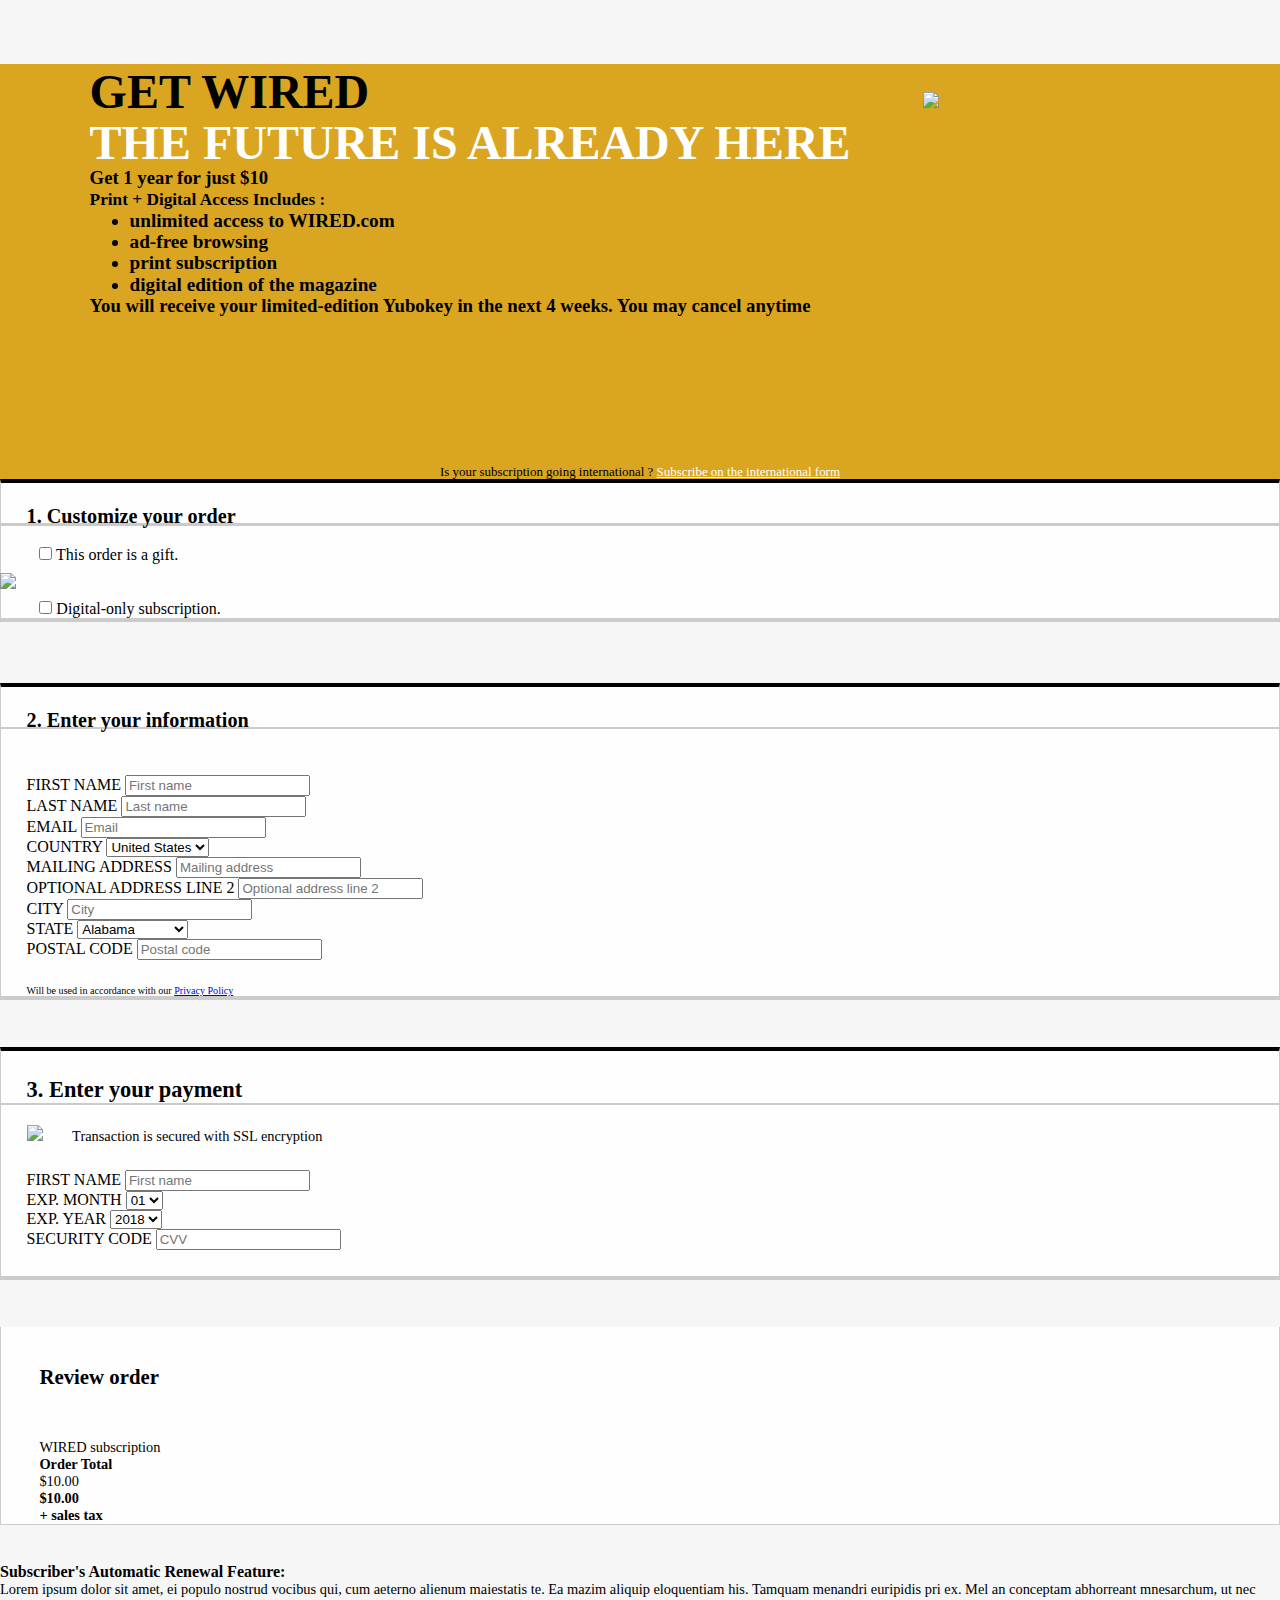
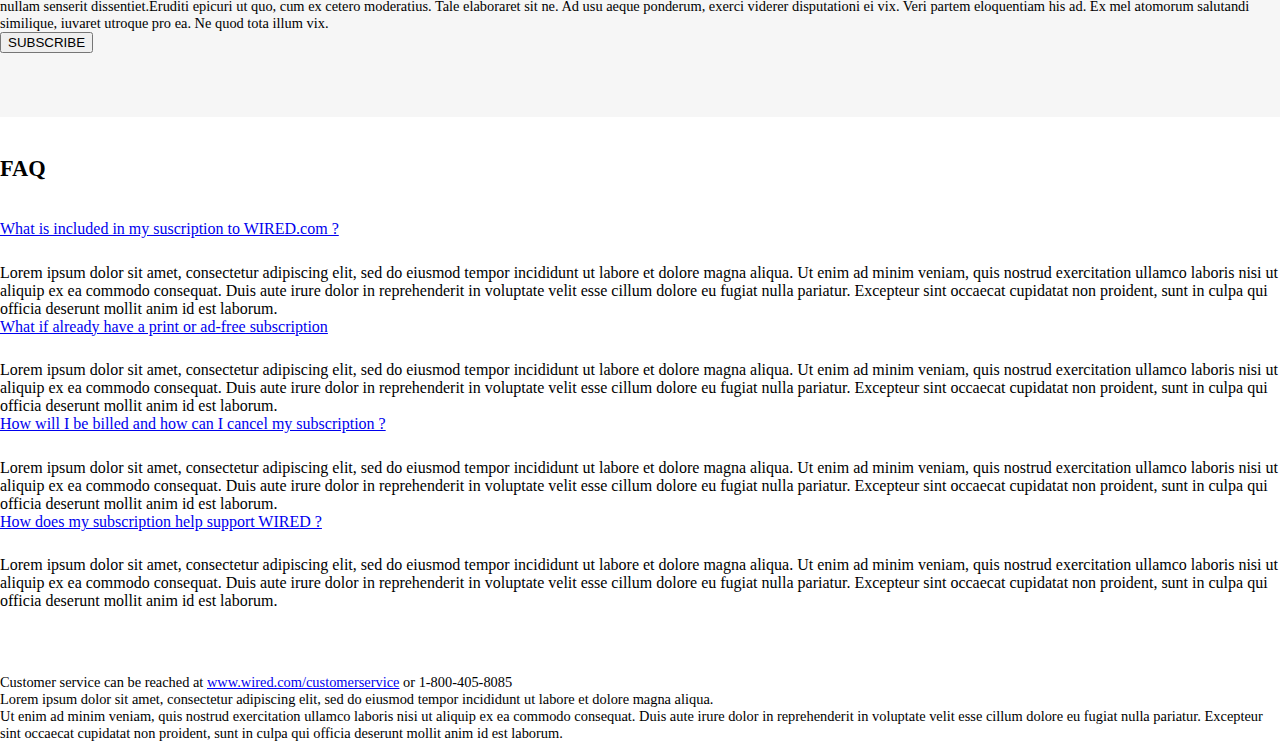
==== essai2_formulaire.html @ 552a1083 "page formulaire wired" ====
<!DOCTYPE html>
<html>
    <head>
        <meta charset="utf-8" />
        <meta name="viewport" content="width=device-width; initial-scale=1.0">
        <link rel="stylesheet" href="https://stackpath.bootstrapcdn.com/bootstrap/4.1.3/css/bootstrap.min.css" integrity="sha384-MCw98/SFnGE8fJT3GXwEOngsV7Zt27NXFoaoApmYm81iuXoPkFOJwJ8ERdknLPMO" crossorigin="anonymous">
        <link rel="stylesheet" href="formulaireprojet1.css" />
        
            
        <title>WIRED</title>
    </head>
    
    
<body>
    
    
    <!---------------------------CONTAINER FLUID EN TETE---------->
        
    <div class="container-fluid" id="head" style="background-color: goldenrod">
        <div class="row">
            <div class="col-12 col-lg-6 ">
                
                <div id="texte">
                    <div id="titre">
                        <p id="ligne1">GET WIRED</p>
                        <p id="ligne2">THE FUTURE IS ALREADY HERE</p>
                    </div>
                    
                    <div id="ligne3">
                        <p>Get 1 year for just $10</p>
                    </div>
                
                    <div id="liste">
                        <p> Print + Digital Access Includes :</p>
                        <div id="cle_usb">
                            <img src="cle_usb.png">
                        </div>
            
                        <ul>
                            <li>unlimited access to WIRED.com</li>
                            <li>ad-free browsing</li>
                            <li>print subscription</li>
                            <Li>digital edition of the magazine</Li>
                        </ul>
                    </div>
                    
                    <div class="paragraphe fin" style="font-size:1.3em">
                        <p><strong>You will receive your limited-edition Yubokey in the next 4 weeks. You may cancel anytime</strong></p>
                    </div>
                </div>
            </div>    
            
            <div class="d-none d-lg-block col-lg-6">
                <img class="img-fluid" src="soucoupe__800.png">
            </div> 
        </div>
        
    </div>

    
    <!---------------------------CUSTOMIZE YOUR ORDER--------------->
    
    
    <div class="container">
        <div class="row justify-content-around" id="container-customize">
            <div class="col-8">
                <p id="subs inter" style="text-align: center">Is your subscription going international ?
                <a href="#" id="lien"> Subscribe on the international form</a></p>
                
                
                 <div class="bloc1">
                    <h3 >1. Customize your order</h3>
                 </div>       
            </div>
        </div>
        
        <div class="row justify-content-around">
            <div class="col-8">
                <div id="bloc2">
                    <div class="custom-control custom-checkbox" style="margin-left: 3%">
                      <input type="checkbox" class="custom-control-input" id="customCheck1">
                      <label class="custom-control-label" for="customCheck1">This order is a gift.</label>
                    </div>
                    
                <br/>
                <br/>

                    <div class="custom-control custom-checkbox" style="margin-left: 3%">
                      <input type="checkbox" class="custom-control-input" id="customCheck1">
                      <label class="custom-control-label" for="customCheck1">Digital-only subscription.</label>
                    </div>
                </div>
            </div>
        </div>
    </div>    
        
        <!---------------------------ENTER YOUR INFORMATION--------------->  
        
    
    <div class="container">
        <div class="row justify-content-around" id="container-information">
            <div class="col-8">
                <div class="bloc1">
                    <h3 >2. Enter your information</h3>
                </div>
            </div>  
        </div> 
       
        <div class="row justify-content-around">
            <div class="col-8">
                <div id="bloc3">
           
                    <form class="formulaire">
                        <div class="form-group has-error">
                            <label for="first name">FIRST NAME</label>
                            <input type="text" class="form-control" id="first name" placeholder="First name">
                            
                            <br/>
                
                            <label for="last name">LAST NAME</label>
                            <input type="text" class="form-control" id="Last name" placeholder="Last name">
                            
                            <br/>
                        
                            <label for="email">EMAIL</label>
                            <input type="email" class="form-control" id="email" placeholder="Email">
                            
                            <br/>
                
                            <label for="state">COUNTRY</label>
                            <select class="form-control" id="Country" placeholder="select country">
                                <option>United States</option>
                                <option>Angola</option>
                                <option>Argentina</option>
                                <option>Belgium</option>
                                <option>Brazil</option>
                                <option>Canada</option>
                                <option>Colombia</option>
                                <option>Denmark</option>
                                <option>France</option>
                                <option>Hong-Kong</option>
                                <option>Liberia</option>
                                <option>Maldives</option>
                                <option>Monaco</option>
                            </select>
                            
                            <br/>   
                
                            <label for="mailing address">MAILING ADDRESS</label>
                            <input type="text" class="form-control" id="mailing address" placeholder="Mailing address">
                            
                            <br/>
                
                            <label for="optionnal address">OPTIONAL ADDRESS LINE 2</label>
                            <input type="text" class="form-control" id="address 2" placeholder="Optional address line 2">
                            
                            <br/>
                
                            <label for="city">CITY</label>
                            <input type="text" class="form-control" id="City" placeholder="City">
                            
                            <br/>
                
                            <label for="state">STATE</label>
                            <select class="form-control" id="state" placeholder="select state">
                                <option>Alabama</option>
                                <option>California</option>
                                <option>Delaware</option>
                                <option>Florida</option>
                                <option>Hawaii</option>
                                <option>Illinois</option>
                                <option>Kansas</option>
                                <option>Maine</option>
                                <option>Missouri</option>
                                <option>Nebraska</option>
                                <option>New Jersey</option>
                                <option>New York</option>
                                <option>Ohio</option>
                                <option>Oregon</option>
                                <option>Pennsylvania</option>
                                <option>South Carolina</option>
                                <option>Wisconsin</option>
                                <option>Texas</option>
                                <option>Guam</option>
                            </select>
                            
                            <br/>
                
                            <label for="zip code">POSTAL CODE</label>
                            <input type="text" class="form-control" id="postal_code" placeholder="Postal code">
                        </div>
                    </form>
        
                    <div id="mention">
                        <p>Will be used in accordance with our <a href="#">Privacy Policy</a></p>
                    </div>
                </div>
            </div>
        </div>
    </div>    
            
   
         <!---------------------------ENTER YOUR PAYMENT--------------->         

    <div class="container">
        <div class="row justify-content-around" id="container-payment">
            <div class="col-8">
                <div class="bloc1">
                    <h3>3. Enter your payment</h3> 
                </div>
            </div>
        </div> 
        
        <div class="row justify-content-around">
            <div class="col-8">
                <div id="bloc4">
                    <div class="transaction">
        
                        <img id="cadenas" src="cadenas_10px.png">
                        <P id="transaction">Transaction is secured with SSL encryption</P>
                    </div>
                
                    
                    <form class="formulaire">
                        <div class="form-group has-error">
                            <label for="first name">FIRST NAME</label>
                            <input type="text" class="form-control" id="first name" placeholder="First name">
                            
                            <br/>
                
                            <label for="exp month"> EXP. MONTH</label>
                            <select class="form-control" id="exp" placeholder="MM">
                                <option>01</option>
                                <option>02</option>
                                <option>03</option>
                                <option>04</option>
                                <option>05</option>
                                <option>06</option>
                                <option>07</option>
                                <option>08</option>
                                <option>09</option>
                                <option>10</option>
                                <option>11</option>
                                <option>12</option>
                            </select>
                            
                            <br/>
                
                            <label for="exp year"> EXP. YEAR</label>
                            <select class="form-control" id="exp" placeholder="YY">
                                <option>2018</option>
                                <option>2019</option>
                                <option>2020</option>
                                <option>2021</option>
                                <option>2022</option>
                                <option>2023</option>
                                <option>2024</option>
                                <option>2025</option>
                                <option>2026</option>
                                <option>2027</option>
                                <option>2028</option>
                            </select>  
                            
                            <br/>
                
                            <label for="security code"> SECURITY CODE</label>
                            <input type="number" class="form-control" id="security code" placeholder="CVV"> 
                        </div>    
                    </form>       
                </div>  
            </div> 
        </div> 
    </div>
        
        
        
<!---------------------------REVIEW ORDER---------------> 
        
    <div class="container">
        <div class="row justify-content-around">
            <div class="col-8" id="review">  
                <h4>Review order</h4>
                
                <div class="row justify-content-between">
                    
<!----------------------A REVOIR POUR ALIGNEMENT COLONNE---------------------------->                
                    <div class="col-3 col-xs-auto">
                        <p>WIRED subscription</p>
                        <p class="total">Order Total</p>
                    </div>
                
                    <div class="col-3">
                        <p>$10.00</p>
                        <p class="total">$10.00 <br/> 
                        + sales tax</p>
                        
<!----------------------A REVOIR POUR ALIGNEMENT COLONNE---------------------------->                   
                    </div>
                </div> 
            </div> 
        </div>
    </div>    
        
    
        
        
         <!------------------------SUBSCRIBER'S-------------------------> 
        
        
    <div class="container" id="subscriber">
        <div class="row justify-content-center"> 
            <div class="col-8">
                    <h5>Subscriber's Automatic Renewal Feature: </h5>
        
                    <P>Lorem ipsum dolor sit amet, ei populo nostrud vocibus qui, cum aeterno alienum maiestatis te. Ea mazim aliquip eloquentiam his. Tamquam menandri euripidis pri ex. Mel an conceptam abhorreant mnesarchum, ut nec nullam senserit dissentiet.Eruditi epicuri ut quo, cum ex cetero moderatius. Tale elaboraret sit ne. Ad usu aeque ponderum, exerci viderer disputationi ei vix. Veri partem eloquentiam his ad. Ex mel atomorum salutandi similique, iuvaret utroque pro ea. Ne quod tota illum vix.</P>
        
                    <div class="button">
                        <button type="button" class="btn btn-secondary btn-lg btn-block btn-dark">SUBSCRIBE</button>
                    </div>
            </div> 
        </div>
    </div>        
            
    <!------------------FAQ-------------------------------------------------->      
    <footer> 
        
        <div class="container-fluid" style="background-color: white">
            <div class="row justify-content-around" id="faq">
                <div class="col-6" id="container-faq">
                
                    <h3>FAQ</h3> 
            
                    <div id="questions">
            
                        <div class="panel-group" id="accordion">
                        
                            <div class="panel panel-default" class="deroulant">
                                <div class="panel-heading">
                                    <p class="panel-title">
                                    <a data-toggle="collapse" data-parent="#accordion" href="#collapse1">
                                    What is included in my suscription to WIRED.com ?</a>    
                                    </p>
                                </div>                               
                                <div id="collapse1" class="panel-collapse collapse in">
                                    <div class="panel-body">Lorem ipsum dolor sit amet, consectetur adipiscing elit, sed do eiusmod tempor incididunt ut labore et dolore magna aliqua. Ut enim ad minim veniam, quis nostrud exercitation ullamco laboris nisi ut aliquip ex ea commodo consequat. Duis aute irure dolor in reprehenderit in voluptate velit esse cillum dolore eu fugiat nulla pariatur. Excepteur sint occaecat cupidatat non proident, sunt in culpa qui officia deserunt mollit anim id est laborum. 
                                    </div>
                                </div>
                            </div>
                            
                            <div class="panel panel-default">
                                <div class="panel-heading">
                                <p class="panel-title">
                                <a data-toggle="collapse" data-parent="#accordion" href="#collapse2">
                                What if already have a print or ad-free subscription</a>
                                </p>
                                </div>
                                <div id="collapse2" class="panel-collapse collapse">
                                    <div class="panel-body">Lorem ipsum dolor sit amet, consectetur adipiscing elit, sed do eiusmod tempor incididunt ut labore et dolore magna aliqua. Ut enim ad minim veniam, quis nostrud exercitation ullamco laboris nisi ut aliquip ex ea commodo consequat. Duis aute irure dolor in reprehenderit in voluptate velit esse cillum dolore eu fugiat nulla pariatur. Excepteur sint occaecat cupidatat non proident, sunt in culpa qui officia deserunt mollit anim id est laborum.
                                    </div>
                                </div>          
                            </div>
                            
                            
                            <div class="panel panel-default">
                                <div class="panel-heading">
                                    <p class="panel-title">
                                    <a data-toggle="collapse" data-parent="#accordion" href="#collapse3">
                                    How will I be billed and how can I cancel my subscription ?</a>
                                    </p>
                                </div>
                                <div id="collapse3" class="panel-collapse collapse">
                                    <div class="panel-body">Lorem ipsum dolor sit amet, consectetur adipiscing elit, sed do eiusmod tempor incididunt ut labore et dolore magna aliqua. Ut enim ad minim veniam, quis nostrud exercitation ullamco laboris nisi ut aliquip ex ea commodo consequat. Duis aute irure dolor in reprehenderit in voluptate velit esse cillum dolore eu fugiat nulla pariatur. Excepteur sint occaecat cupidatat non proident, sunt in culpa qui officia deserunt mollit anim id est laborum.</div>
                                </div>
                            </div>
                            
                            <div class="panel panel-default">
                                <div class="panel-heading">
                                    <p class="panel-title">
                                    <a data-toggle="collapse" data-parent="#accordion" href="#collapse3">
                                    How does my subscription help support WIRED ?</a>
                                    </p>
                                </div>
                                <div id="collapse3" class="panel-collapse collapse">
                                    <div class="panel-body">Lorem ipsum dolor sit amet, consectetur adipiscing elit, sed do eiusmod tempor incididunt ut labore et dolore magna aliqua. Ut enim ad minim veniam, quis nostrud exercitation ullamco laboris nisi ut aliquip ex ea commodo consequat. Duis aute irure dolor in reprehenderit in voluptate velit esse cillum dolore eu fugiat nulla pariatur. Excepteur sint occaecat cupidatat non proident, sunt in culpa qui officia deserunt mollit anim id est laborum.</div>
                                </div>
                            </div>                       
</div>
                        
                    </div>
                </div>
            </div>
            

            
<!------------------------CGV------------------------->        
           <div class="row justify-content-around" id="CGV">
               
            <div class="col-6" id="customer service">
       
                <p>Customer service can be reached at <a href="#">www.wired.com/customerservice</a> or 1-800-405-8085 <br/>Lorem ipsum dolor sit amet, consectetur adipiscing elit, sed do eiusmod tempor incididunt ut labore et dolore magna aliqua.
                <br/>Ut enim ad minim veniam, quis nostrud exercitation ullamco laboris nisi ut aliquip ex ea commodo consequat. Duis aute irure dolor in reprehenderit in voluptate velit esse cillum dolore eu fugiat nulla pariatur. Excepteur sint occaecat cupidatat non proident, sunt in culpa qui officia deserunt mollit anim id est laborum.</p>
            </div>  
        </div>
    </div>
    
</footer>    
 
 
    
    
<!-------------------script JavaScript---------------------->    
<script src="https://code.jquery.com/jquery-3.3.1.slim.min.js" integrity="sha384-q8i/X+965DzO0rT7abK41JStQIAqVgRVzpbzo5smXKp4YfRvH+8abtTE1Pi6jizo" crossorigin="anonymous"></script>
<script src="https://cdnjs.cloudflare.com/ajax/libs/popper.js/1.14.3/umd/popper.min.js" integrity="sha384-ZMP7rVo3mIykV+2+9J3UJ46jBk0WLaUAdn689aCwoqbBJiSnjAK/l8WvCWPIPm49" crossorigin="anonymous"></script>
<script src="https://stackpath.bootstrapcdn.com/bootstrap/4.1.3/js/bootstrap.min.js" integrity="sha384-ChfqqxuZUCnJSK3+MXmPNIyE6ZbWh2IMqE241rYiqJxyMiZ6OW/JmZQ5stwEULTy" crossorigin="anonymous"></script>
    
    </body>
</html>
---- formulaireprojet1.css ----
* {
    margin:0;
}

body {
    background-color: #F6F6F6;
}

  /*---------------------------CONTAINER FLUID EN TETE----------*/
#texte{
    margin-left: 7%;
    margin-top: 5%;
    margin-bottom: 20%;
}

#ligne1 {
    font-size: 3em;
    font-weight: bold;
}

#ligne2 {
    font-size: 3em;
    font-weight: bold;
    color: white;
    line-height: 1em;
}
    
#ligne3 {
    font-weight: bold;
    font-size: 1.3em;
}  


#liste {
    font-weight: bold;
    font-size: 1.2em;
    line-height: 1.1em;  
}

#cle_usb{
    display: inline-block;
    float: right;
    min-width: 30%;
    margin-top: -10%;
}



 /*---------------------------CUSTOMIZE YOUR ORDER----------*/

#container-customize {
    text-align: left;
    font-size: 0.9em;
    margin-top: -10%;
    line-height: 1em;
}

#lien{
    color: white;
    text-decoration: underline;
}
.bloc1 {
    font: Arial, bold, 1.5em;
    background-color: #FEFEFE; 
    padding-top: 2%;
    padding-left: 2%;
    border-top: 4px inset black;
    border-left: 1px solid #CBCBCB;
    border-right: 1px solid #CBCBCB;
    border-bottom: 2px solid #CBCBCB; 
}

#bloc2 {
    background-color: #FEFEFE;
    height: 100%;
    padding-top: 20px;
    margin-bottom: 50px;
    border-top: 1px solid #CBCBCB;
    border-left: 1px solid #CBCBCB;
    border-right: 1px solid #CBCBCB;
    border-bottom: 1px solid #CBCBCB;
    box-shadow: 0px 3px 0px #CBCBCB;    
}



 /*---------------------------ENTER YOUR INFORMATION----------*/

#container-information {
    text-align: left;
    font-size: 0.9em;
    margin-top: 5%;
    line-height: 1em;
}


#bloc3 {
    background-color: #FEFEFE;
    box-shadow: 0px 3px 0px #CBCBCB;
    padding-top: 20px;
    margin-bottom: 50px;
    border-left: 1px #CBCBCB solid;
    border-right: 1px solid #CBCBCB;
    border-bottom: 1px solid #CBCBCB;
}

bloc3 >formulaire >cadre {
    border: solid black;
}

#texte {
    text-align: left;
    font-size: 1em;
}

.formulaire {
    padding: 2%;
}

#mention {
    font-size: 0.7em;
    padding-left: 2%;
}
 /*---------------------------ENTER YOUR PAYMENT----------*/

#cadenas {
    display:inline-block;
    padding-left: 2%;
}

#transaction {
    font-size: 0.9em;
    font-weight: lighter;
    display: inline-block;
    padding-left: 2%;
    text-align: left;
}


#bloc4 {
    background-color: #FEFEFE;
    box-shadow: 0px 3px 0px #CBCBCB;
    padding-top: 20px;
    margin-bottom: 50px;
    border-left: 1px solid #CBCBCB;
    border-right: 1px solid #CBCBCB;
    border-bottom: 1px solid #CBCBCB;
    
}



 /*---------------------------REVIEW ORDER----------*/

#review {
    background-color: #FEFEFE;
    padding-top: 3%;
    padding-left: 3%;
    border-left: 1px solid #CBCBCB;
    border-right: 1px solid #CBCBCB;
    border-bottom: 1px solid #CBCBCB; 
}

h4 {
    font-weight: bold;
    font-size: 1.3em;
    margin-bottom: 4%;
}
    
.total {
    font-weight: bold;
}




 /*--------------SUBSCRIBERS--------------------------------------*/

#subscriber{
    padding-top: 3%;
}

h5 {
    font-weight: bold;
    font-size: 1em;
}

p {
    font-size: 0.9em;
}

.button {
    padding-right: 50%;
    
}
/*----------------FAQ---------------------*/

#faq{
    
    margin-top: 5%;
}

#questions {
    padding-top: 3%;
}
 
#container-faq {
    padding-top: 3%;
}

h3{
    font-size: 1.4em;
    font-weight: bold;
}

.panel-title {
    font-size: 1em;
    padding-bottom: 2%;
}

.deroulant{
    border-top: solid;
}
/*----------------CGV---------------------*/
#CGV {
    margin-top: 5%;
}

#customer service {
    padding-right: 3%;
}
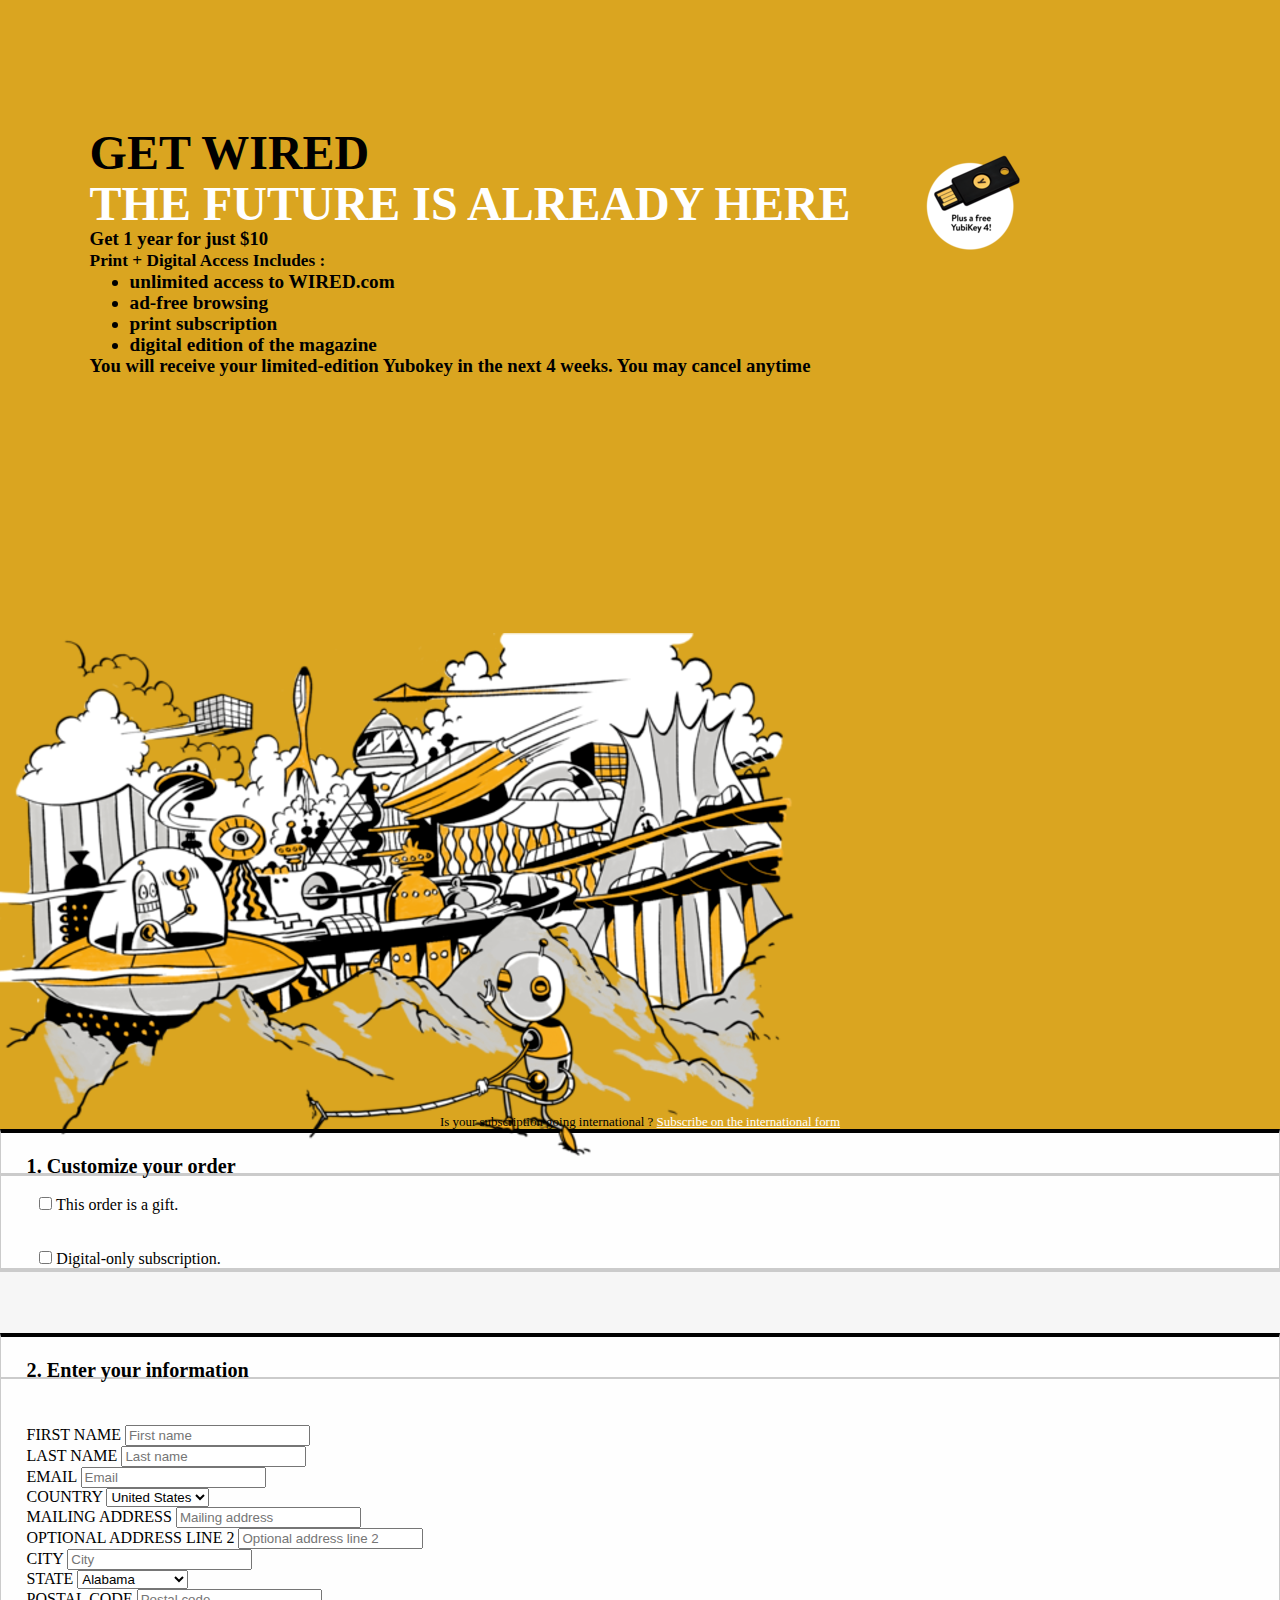
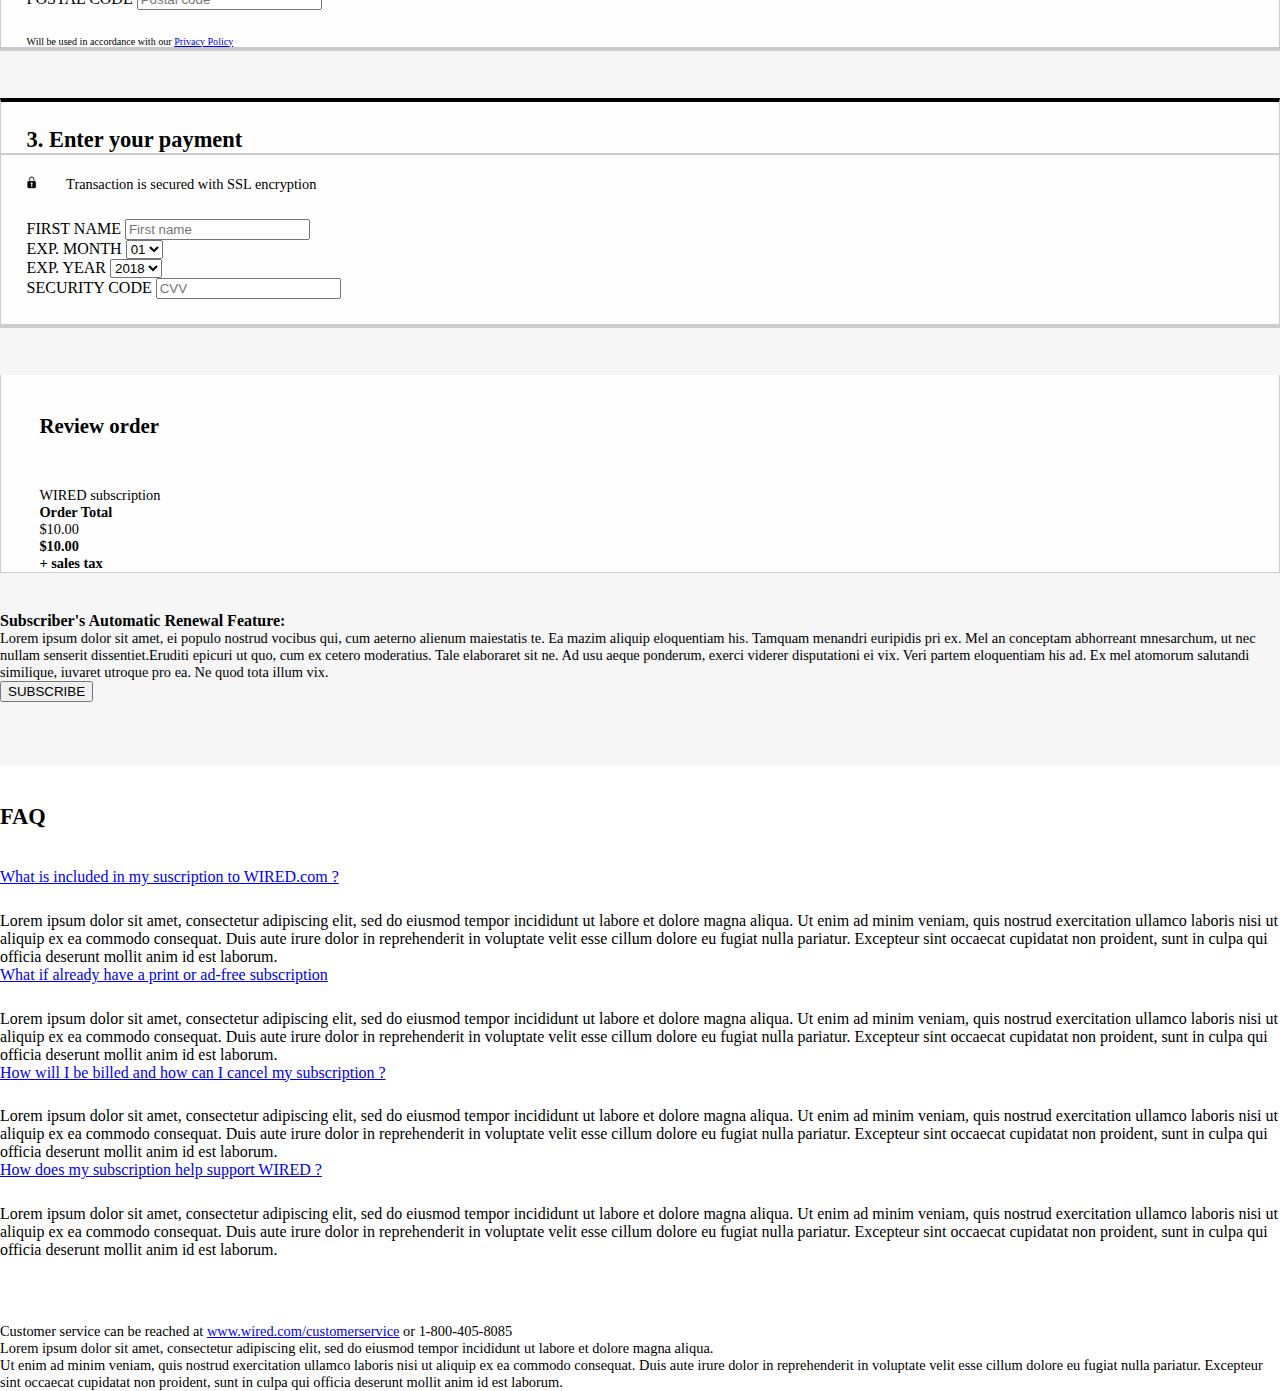
==== commit 4731c219: "Rajout de la page formulaire avec correction" ====
--- a/essai2_formulaire.html
+++ b/essai2_formulaire.html
@@ -2,9 +2,16 @@
 <html>
     <head>
         <meta charset="utf-8" />
+        
+                                <!--    Bootstrap   -->
+        
         <meta name="viewport" content="width=device-width; initial-scale=1.0">
         <link rel="stylesheet" href="https://stackpath.bootstrapcdn.com/bootstrap/4.1.3/css/bootstrap.min.css" integrity="sha384-MCw98/SFnGE8fJT3GXwEOngsV7Zt27NXFoaoApmYm81iuXoPkFOJwJ8ERdknLPMO" crossorigin="anonymous">
+        
+                                <!--    CSS    -->
+        
         <link rel="stylesheet" href="formulaireprojet1.css" />
+        <link rel="stylesheet" href="Topbar_formulaire.css" />
         
             
         <title>WIRED</title>
@@ -13,6 +20,22 @@
     
 <body>
     
+      <!---------------------------TOPBAR------------------------------->
+    
+    
+              <header id="thetopbar">
+                <div id="thetopbar-background" class="thetopbar-background-accueil">
+                    <div id="thetopbar-container">
+                    
+                                    <!--   Logo   -->
+                        <div id="thetopbar-container-logo" class="thetopbar-container-logo-accueil">
+                            <a id="thetopbar-link-logo" href=""></a>
+                        </div>
+       
+        
+                    </div>
+                 </div>
+            </header>
     
     <!---------------------------CONTAINER FLUID EN TETE---------->
         
@@ -64,7 +87,7 @@
     <div class="container">
         <div class="row justify-content-around" id="container-customize">
             <div class="col-8">
-                <p id="subs inter" style="text-align: center">Is your subscription going international ?
+                <p id="subs-inter" style="text-align: center">Is your subscription going international ?
                 <a href="#" id="lien"> Subscribe on the international form</a></p>
                 
                 
--- a/formulaireprojet1.css
+++ b/formulaireprojet1.css
@@ -7,6 +7,11 @@
 }
 
   /*---------------------------CONTAINER FLUID EN TETE----------*/
+
+#head {
+    padding-top:3.8em;
+}
+
 #texte{
     margin-left: 7%;
     margin-top: 5%;
@@ -51,7 +56,7 @@
 #container-customize {
     text-align: left;
     font-size: 0.9em;
-    margin-top: -10%;
+    margin-top: -6em;
     line-height: 1em;
 }
 
@@ -82,6 +87,19 @@
     box-shadow: 0px 3px 0px #CBCBCB;    
 }
 
+@media only screen and (max-width : 768px) {
+    
+    #subs-inter, lien {
+        visibility: hidden;
+        height: 0px;
+        
+    }
+    
+    #container-customize {
+        margin-top: -4em;
+    }
+}
+
 
 
  /*---------------------------ENTER YOUR INFORMATION----------*/
